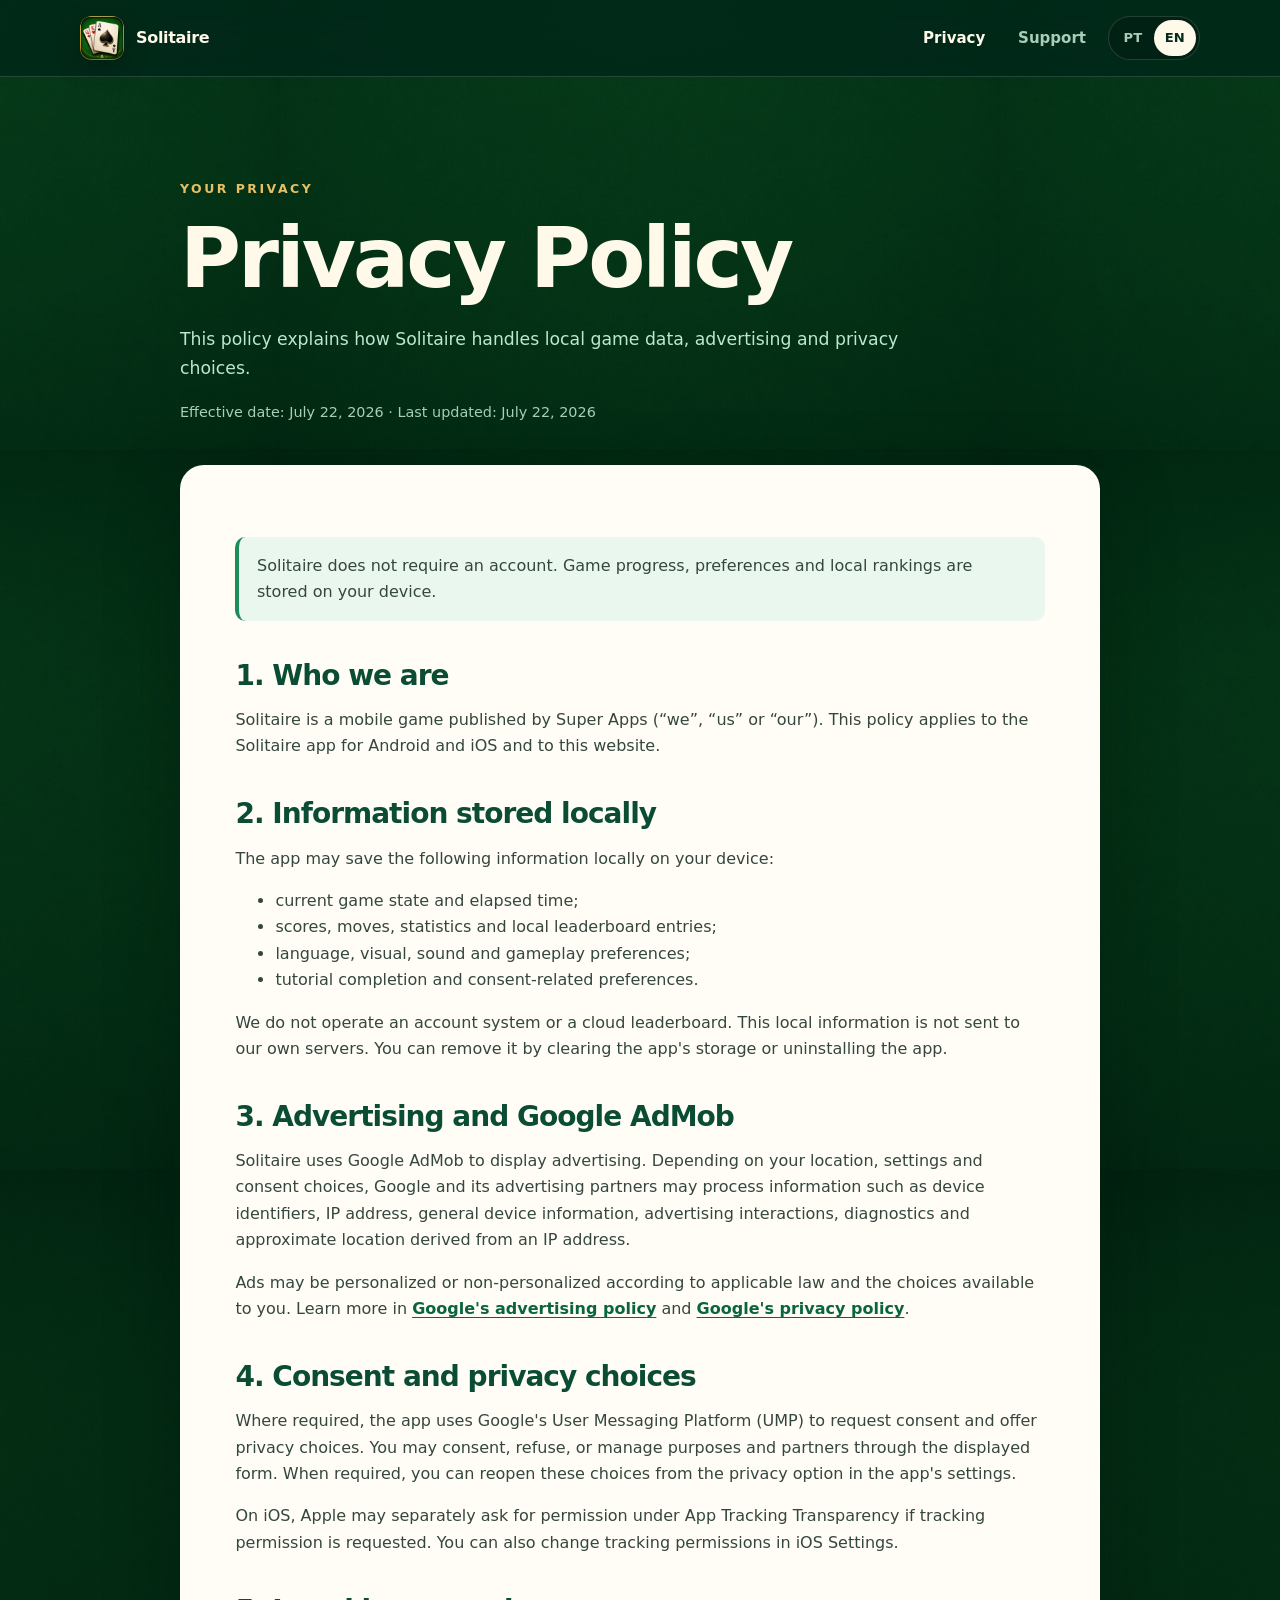
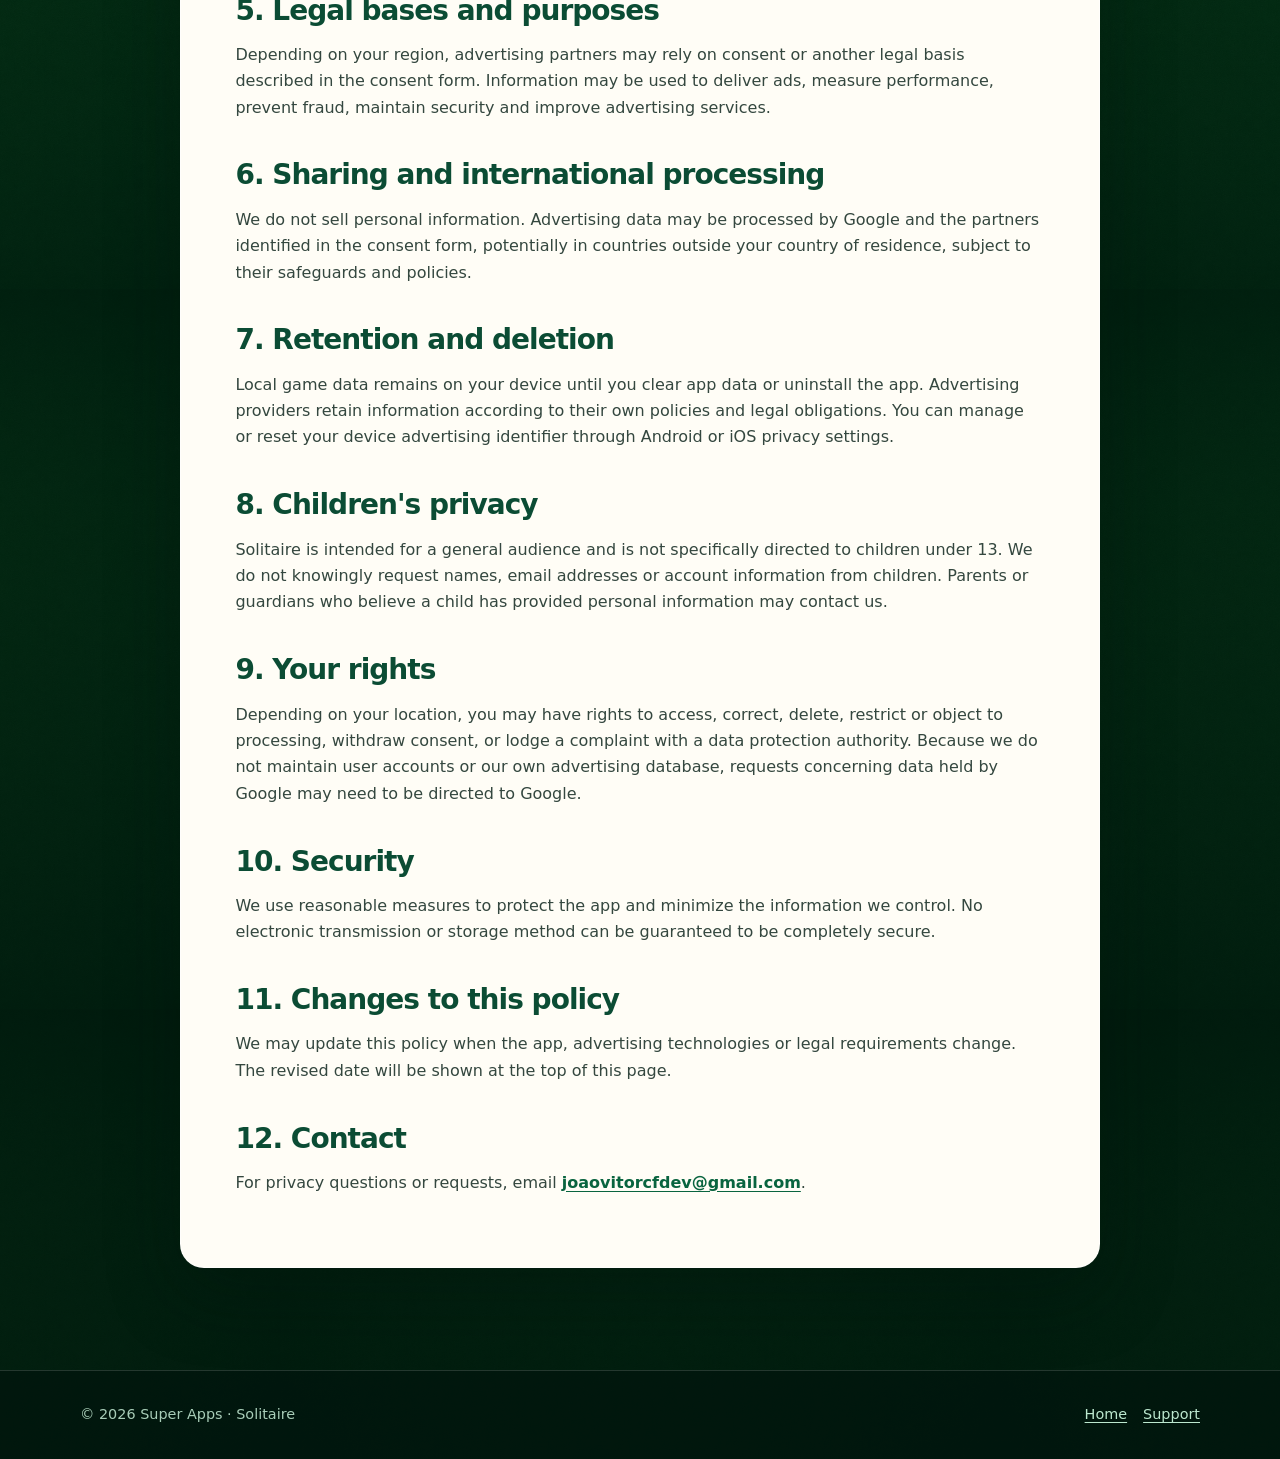
==== privacy/index.html @ 6bb8185d "init project" ====
<!doctype html>
<html lang="en" data-title-en="Privacy Policy — Solitaire" data-title-pt="Política de Privacidade — Solitaire">
  <head>
    <meta charset="utf-8" />
    <meta name="viewport" content="width=device-width, initial-scale=1" />
    <meta name="theme-color" content="#063f2b" />
    <meta name="description" content="Privacy Policy for the Solitaire mobile game by Super Apps." />
    <link rel="canonical" href="https://joaovitorcf97.github.io/solitaire-game/privacy/" />
    <link rel="icon" href="../assets/app-icon.png" />
    <link rel="stylesheet" href="../styles.css" />
    <style>
      body.inner-page {
        background-image:
          linear-gradient(180deg, rgba(0, 30, 21, 0.76), rgba(0, 20, 13, 0.92)),
          url("../assets/felt-emerald-classic.png");
      }
    </style>
    <title>Privacy Policy — Solitaire</title>
  </head>
  <body class="inner-page">
    <a class="skip-link" href="#main">Skip to content</a>
    <header class="site-header">
      <nav class="nav" aria-label="Main navigation">
        <a class="brand" href="../">
          <img src="../assets/app-icon.png" alt="" width="44" height="44" />
          <span>Solitaire</span>
        </a>
        <div class="nav-actions">
          <div class="nav-links">
            <a href="./" aria-current="page" data-lang="en">Privacy</a>
            <a href="./" aria-current="page" data-lang="pt">Privacidade</a>
            <a href="../support/" data-lang="en">Support</a>
            <a href="../support/" data-lang="pt">Suporte</a>
          </div>
          <div class="language-switch" aria-label="Language">
            <button type="button" data-language-button="pt" aria-pressed="false">PT</button>
            <button type="button" data-language-button="en" aria-pressed="true">EN</button>
          </div>
        </div>
      </nav>
    </header>

    <main id="main" class="page-shell">
      <p class="eyebrow" data-lang="en">Your privacy</p>
      <p class="eyebrow" data-lang="pt">Sua privacidade</p>
      <h1 class="page-title" data-lang="en">Privacy Policy</h1>
      <h1 class="page-title" data-lang="pt">Política de Privacidade</h1>
      <p class="page-summary" data-lang="en">
        This policy explains how Solitaire handles local game data, advertising and privacy choices.
      </p>
      <p class="page-summary" data-lang="pt">
        Esta política explica como o Solitaire trata dados locais do jogo, publicidade e escolhas de privacidade.
      </p>
      <p class="updated" data-lang="en">Effective date: July 22, 2026 · Last updated: July 22, 2026</p>
      <p class="updated" data-lang="pt">Vigência: 22 de julho de 2026 · Última atualização: 22 de julho de 2026</p>

      <article class="document" data-lang="en">
        <p class="notice">
          Solitaire does not require an account. Game progress, preferences and local rankings are stored on your device.
        </p>

        <h2>1. Who we are</h2>
        <p>
          Solitaire is a mobile game published by Super Apps (“we”, “us” or “our”). This policy applies to the Solitaire app for Android and iOS and to this website.
        </p>

        <h2>2. Information stored locally</h2>
        <p>The app may save the following information locally on your device:</p>
        <ul>
          <li>current game state and elapsed time;</li>
          <li>scores, moves, statistics and local leaderboard entries;</li>
          <li>language, visual, sound and gameplay preferences;</li>
          <li>tutorial completion and consent-related preferences.</li>
        </ul>
        <p>
          We do not operate an account system or a cloud leaderboard. This local information is not sent to our own servers. You can remove it by clearing the app's storage or uninstalling the app.
        </p>

        <h2>3. Advertising and Google AdMob</h2>
        <p>
          Solitaire uses Google AdMob to display advertising. Depending on your location, settings and consent choices, Google and its advertising partners may process information such as device identifiers, IP address, general device information, advertising interactions, diagnostics and approximate location derived from an IP address.
        </p>
        <p>
          Ads may be personalized or non-personalized according to applicable law and the choices available to you. Learn more in
          <a href="https://policies.google.com/technologies/ads" rel="noopener noreferrer">Google's advertising policy</a>
          and
          <a href="https://policies.google.com/privacy" rel="noopener noreferrer">Google's privacy policy</a>.
        </p>

        <h2>4. Consent and privacy choices</h2>
        <p>
          Where required, the app uses Google's User Messaging Platform (UMP) to request consent and offer privacy choices. You may consent, refuse, or manage purposes and partners through the displayed form. When required, you can reopen these choices from the privacy option in the app's settings.
        </p>
        <p>
          On iOS, Apple may separately ask for permission under App Tracking Transparency if tracking permission is requested. You can also change tracking permissions in iOS Settings.
        </p>

        <h2>5. Legal bases and purposes</h2>
        <p>
          Depending on your region, advertising partners may rely on consent or another legal basis described in the consent form. Information may be used to deliver ads, measure performance, prevent fraud, maintain security and improve advertising services.
        </p>

        <h2>6. Sharing and international processing</h2>
        <p>
          We do not sell personal information. Advertising data may be processed by Google and the partners identified in the consent form, potentially in countries outside your country of residence, subject to their safeguards and policies.
        </p>

        <h2>7. Retention and deletion</h2>
        <p>
          Local game data remains on your device until you clear app data or uninstall the app. Advertising providers retain information according to their own policies and legal obligations. You can manage or reset your device advertising identifier through Android or iOS privacy settings.
        </p>

        <h2>8. Children's privacy</h2>
        <p>
          Solitaire is intended for a general audience and is not specifically directed to children under 13. We do not knowingly request names, email addresses or account information from children. Parents or guardians who believe a child has provided personal information may contact us.
        </p>

        <h2>9. Your rights</h2>
        <p>
          Depending on your location, you may have rights to access, correct, delete, restrict or object to processing, withdraw consent, or lodge a complaint with a data protection authority. Because we do not maintain user accounts or our own advertising database, requests concerning data held by Google may need to be directed to Google.
        </p>

        <h2>10. Security</h2>
        <p>
          We use reasonable measures to protect the app and minimize the information we control. No electronic transmission or storage method can be guaranteed to be completely secure.
        </p>

        <h2>11. Changes to this policy</h2>
        <p>
          We may update this policy when the app, advertising technologies or legal requirements change. The revised date will be shown at the top of this page.
        </p>

        <h2>12. Contact</h2>
        <p>
          For privacy questions or requests, email
          <a href="mailto:joaovitorcfdev@gmail.com">joaovitorcfdev@gmail.com</a>.
        </p>
      </article>

      <article class="document" data-lang="pt">
        <p class="notice">
          O Solitaire não exige conta. O progresso da partida, as preferências e o ranking local ficam armazenados no seu dispositivo.
        </p>

        <h2>1. Quem somos</h2>
        <p>
          Solitaire é um jogo mobile publicado pela Super Apps (“nós”, “nosso” ou “nossa”). Esta política se aplica ao aplicativo Solitaire para Android e iOS e a este site.
        </p>

        <h2>2. Informações armazenadas localmente</h2>
        <p>O aplicativo pode salvar localmente no seu dispositivo:</p>
        <ul>
          <li>estado atual da partida e tempo decorrido;</li>
          <li>pontuação, movimentos, estatísticas e posições do ranking local;</li>
          <li>idioma e preferências visuais, de som e de jogabilidade;</li>
          <li>conclusão do tutorial e preferências relacionadas ao consentimento.</li>
        </ul>
        <p>
          Não operamos sistema de contas nem ranking na nuvem. Essas informações locais não são enviadas aos nossos próprios servidores. Você pode removê-las limpando os dados do aplicativo ou desinstalando-o.
        </p>

        <h2>3. Publicidade e Google AdMob</h2>
        <p>
          O Solitaire utiliza o Google AdMob para exibir publicidade. Dependendo da sua localização, configurações e escolhas de consentimento, o Google e seus parceiros de publicidade podem processar informações como identificadores do dispositivo, endereço IP, informações gerais do aparelho, interações com anúncios, diagnósticos e localização aproximada derivada do endereço IP.
        </p>
        <p>
          Os anúncios podem ser personalizados ou não personalizados conforme a legislação aplicável e as escolhas disponíveis para você. Saiba mais na
          <a href="https://policies.google.com/technologies/ads?hl=pt-BR" rel="noopener noreferrer">política de publicidade do Google</a>
          e na
          <a href="https://policies.google.com/privacy?hl=pt-BR" rel="noopener noreferrer">Política de Privacidade do Google</a>.
        </p>

        <h2>4. Consentimento e escolhas de privacidade</h2>
        <p>
          Quando exigido, o aplicativo utiliza a User Messaging Platform (UMP) do Google para solicitar consentimento e oferecer escolhas de privacidade. Você poderá consentir, recusar ou gerenciar finalidades e parceiros pelo formulário apresentado. Quando necessário, essas escolhas poderão ser reabertas pela opção de privacidade nas configurações do aplicativo.
        </p>
        <p>
          No iOS, a Apple poderá solicitar separadamente uma permissão pelo App Tracking Transparency caso seja solicitado rastreamento. Você também pode alterar as permissões de rastreamento nos Ajustes do iOS.
        </p>

        <h2>5. Bases legais e finalidades</h2>
        <p>
          Dependendo da sua região, os parceiros de publicidade podem se basear no consentimento ou em outra base legal descrita no formulário. As informações podem ser utilizadas para apresentar anúncios, medir desempenho, prevenir fraudes, manter a segurança e aprimorar serviços de publicidade.
        </p>

        <h2>6. Compartilhamento e processamento internacional</h2>
        <p>
          Não vendemos informações pessoais. Dados de publicidade podem ser processados pelo Google e pelos parceiros identificados no formulário de consentimento, inclusive em países diferentes do seu, de acordo com as respectivas salvaguardas e políticas.
        </p>

        <h2>7. Retenção e exclusão</h2>
        <p>
          Os dados locais permanecem no dispositivo até você limpar os dados do aplicativo ou desinstalá-lo. Os provedores de publicidade mantêm informações conforme suas próprias políticas e obrigações legais. Você pode gerenciar ou redefinir o identificador de publicidade nas configurações de privacidade do Android ou iOS.
        </p>

        <h2>8. Privacidade de crianças</h2>
        <p>
          O Solitaire é destinado ao público geral e não é direcionado especificamente a crianças menores de 13 anos. Não solicitamos intencionalmente nome, e-mail ou informações de conta de crianças. Pais ou responsáveis que acreditem que uma criança forneceu informações pessoais podem entrar em contato conosco.
        </p>

        <h2>9. Seus direitos</h2>
        <p>
          Dependendo da sua localização, você pode ter direitos de acesso, correção, exclusão, restrição, oposição, retirada de consentimento ou reclamação perante uma autoridade de proteção de dados. Como não mantemos contas de usuário nem banco próprio de dados publicitários, solicitações sobre dados mantidos pelo Google poderão precisar ser direcionadas ao Google.
        </p>

        <h2>10. Segurança</h2>
        <p>
          Utilizamos medidas razoáveis para proteger o aplicativo e reduzir as informações sob nosso controle. Nenhum método de transmissão ou armazenamento eletrônico pode ser garantido como totalmente seguro.
        </p>

        <h2>11. Alterações nesta política</h2>
        <p>
          Podemos atualizar esta política quando o aplicativo, as tecnologias de publicidade ou os requisitos legais mudarem. A nova data será indicada no topo desta página.
        </p>

        <h2>12. Contato</h2>
        <p>
          Para dúvidas ou solicitações sobre privacidade, envie um e-mail para
          <a href="mailto:joaovitorcfdev@gmail.com">joaovitorcfdev@gmail.com</a>.
        </p>
      </article>
    </main>

    <footer class="site-footer">
      <div class="footer-inner">
        <span>© <span data-year></span> Super Apps · Solitaire</span>
        <div class="footer-links">
          <a href="../" data-lang="en">Home</a>
          <a href="../" data-lang="pt">Início</a>
          <a href="../support/" data-lang="en">Support</a>
          <a href="../support/" data-lang="pt">Suporte</a>
        </div>
      </div>
    </footer>
    <script src="../site.js"></script>
  </body>
</html>
---- styles.css ----
:root {
  color-scheme: dark;
  --felt: #0b633c;
  --felt-deep: #053d2a;
  --felt-dark: #022c20;
  --gold: #e8bf62;
  --cream: #fff9ea;
  --mint: #bce8cf;
  --muted: #a8cdb8;
  --line: rgba(255, 255, 255, 0.14);
  --panel: rgba(1, 34, 24, 0.76);
  --shadow: 0 24px 70px rgba(0, 20, 13, 0.34);
}

* {
  box-sizing: border-box;
}

html {
  scroll-behavior: smooth;
}

body {
  min-height: 100vh;
  margin: 0;
  color: var(--cream);
  font-family: Inter, ui-sans-serif, system-ui, -apple-system, BlinkMacSystemFont, "Segoe UI", sans-serif;
  line-height: 1.65;
  background:
    linear-gradient(180deg, rgba(0, 39, 27, 0.26), rgba(0, 20, 13, 0.56)),
    url("assets/felt-emerald-classic.png") center / 720px repeat,
    var(--felt-deep);
}

body.inner-page {
  background:
    linear-gradient(180deg, rgba(0, 30, 21, 0.76), rgba(0, 20, 13, 0.92)),
    url("assets/felt-emerald-classic.png") center / 720px repeat,
    var(--felt-deep);
}

a {
  color: var(--mint);
  text-underline-offset: 0.18em;
}

a:hover {
  color: #fff;
}

button,
a {
  -webkit-tap-highlight-color: transparent;
}

.skip-link {
  position: absolute;
  left: 1rem;
  top: -5rem;
  z-index: 20;
  padding: 0.75rem 1rem;
  color: var(--felt-dark);
  background: var(--cream);
  border-radius: 0.75rem;
}

.skip-link:focus {
  top: 1rem;
}

.site-header {
  position: relative;
  z-index: 5;
  border-bottom: 1px solid var(--line);
  background: rgba(0, 36, 25, 0.72);
  backdrop-filter: blur(18px);
}

.nav {
  width: min(1120px, calc(100% - 2rem));
  min-height: 76px;
  margin: 0 auto;
  display: flex;
  align-items: center;
  justify-content: space-between;
  gap: 1.5rem;
}

.brand {
  display: inline-flex;
  align-items: center;
  gap: 0.75rem;
  color: var(--cream);
  text-decoration: none;
  font-weight: 800;
  letter-spacing: -0.02em;
}

.brand img {
  width: 44px;
  height: 44px;
  border-radius: 12px;
  box-shadow: 0 8px 24px rgba(0, 0, 0, 0.25);
}

.nav-actions,
.nav-links {
  display: flex;
  align-items: center;
  gap: 0.65rem;
}

.nav-links a {
  padding: 0.5rem 0.7rem;
  color: var(--muted);
  text-decoration: none;
  font-size: 0.94rem;
  font-weight: 700;
}

.nav-links a:hover,
.nav-links a[aria-current="page"] {
  color: var(--cream);
}

.language-switch {
  display: inline-flex;
  padding: 0.2rem;
  border: 1px solid var(--line);
  border-radius: 999px;
  background: rgba(0, 0, 0, 0.18);
}

.language-switch button {
  min-width: 42px;
  padding: 0.42rem 0.65rem;
  border: 0;
  border-radius: 999px;
  color: var(--muted);
  background: transparent;
  cursor: pointer;
  font: inherit;
  font-size: 0.82rem;
  font-weight: 800;
}

.language-switch button[aria-pressed="true"] {
  color: var(--felt-dark);
  background: var(--cream);
}

.hero {
  width: min(1120px, calc(100% - 2rem));
  margin: 0 auto;
  padding: clamp(4rem, 9vw, 7.5rem) 0 clamp(3rem, 7vw, 6rem);
  display: grid;
  grid-template-columns: minmax(0, 1.08fr) minmax(280px, 0.92fr);
  align-items: center;
  gap: clamp(2.5rem, 7vw, 6rem);
}

.eyebrow {
  margin: 0 0 0.75rem;
  color: var(--gold);
  font-size: 0.78rem;
  font-weight: 900;
  letter-spacing: 0.2em;
  text-transform: uppercase;
}

h1,
h2,
h3 {
  line-height: 1.12;
  letter-spacing: -0.035em;
}

h1 {
  max-width: 780px;
  margin: 0;
  font-size: clamp(3rem, 8vw, 6.7rem);
}

.hero-copy {
  max-width: 640px;
  margin: 1.4rem 0 0;
  color: var(--mint);
  font-size: clamp(1.05rem, 2vw, 1.28rem);
}

.hero-actions {
  margin-top: 2rem;
  display: flex;
  flex-wrap: wrap;
  gap: 0.85rem;
}

.button {
  display: inline-flex;
  min-height: 50px;
  align-items: center;
  justify-content: center;
  padding: 0.75rem 1.2rem;
  border: 1px solid var(--line);
  border-radius: 999px;
  color: var(--cream);
  background: rgba(0, 0, 0, 0.22);
  text-decoration: none;
  font-weight: 800;
}

.button.primary {
  color: var(--felt-dark);
  background: var(--cream);
  border-color: var(--cream);
}

.app-art {
  position: relative;
  justify-self: center;
}

.app-art::before {
  content: "";
  position: absolute;
  inset: 12% -12% -8%;
  border-radius: 50%;
  background: rgba(208, 255, 222, 0.14);
  filter: blur(50px);
}

.app-art img {
  position: relative;
  width: min(410px, 82vw);
  border-radius: 24%;
  box-shadow: 0 36px 90px rgba(0, 15, 10, 0.52);
}

.section {
  padding: clamp(3.5rem, 8vw, 6rem) 0;
  border-top: 1px solid var(--line);
  background: rgba(0, 35, 24, 0.54);
}

.section-inner {
  width: min(1120px, calc(100% - 2rem));
  margin: 0 auto;
}

.section h2 {
  margin: 0;
  font-size: clamp(2rem, 5vw, 3.6rem);
}

.section-intro {
  max-width: 700px;
  margin: 1rem 0 0;
  color: var(--muted);
}

.feature-grid {
  margin-top: 2.2rem;
  display: grid;
  grid-template-columns: repeat(3, minmax(0, 1fr));
  gap: 1rem;
}

.feature-card,
.link-card {
  padding: clamp(1.25rem, 3vw, 2rem);
  border: 1px solid var(--line);
  border-radius: 1.5rem;
  background: var(--panel);
  box-shadow: var(--shadow);
}

.feature-card h3,
.link-card h3 {
  margin: 0;
  font-size: 1.25rem;
}

.feature-card p,
.link-card p {
  margin: 0.7rem 0 0;
  color: var(--muted);
}

.link-grid {
  display: grid;
  grid-template-columns: repeat(2, minmax(0, 1fr));
  gap: 1rem;
}

.link-card {
  color: var(--cream);
  text-decoration: none;
  transition: transform 160ms ease, border-color 160ms ease;
}

.link-card:hover {
  color: var(--cream);
  border-color: rgba(255, 255, 255, 0.32);
  transform: translateY(-3px);
}

.page-shell {
  width: min(920px, calc(100% - 2rem));
  margin: 0 auto;
  padding: clamp(3.5rem, 8vw, 6.5rem) 0;
}

.page-title {
  margin: 0;
  font-size: clamp(2.5rem, 7vw, 5.2rem);
}

.page-summary {
  max-width: 760px;
  margin: 1.25rem 0 0;
  color: var(--mint);
  font-size: 1.08rem;
}

.document {
  margin-top: 2.5rem;
  padding: clamp(1.4rem, 5vw, 3.4rem);
  color: #1a2a23;
  background: #fffdf6;
  border: 1px solid rgba(255, 255, 255, 0.7);
  border-radius: 1.5rem;
  box-shadow: var(--shadow);
}

.document h2 {
  margin: 2.4rem 0 0.7rem;
  color: #0b4c34;
  font-size: clamp(1.35rem, 3vw, 1.75rem);
}

.document h2:first-child {
  margin-top: 0;
}

.document p,
.document li {
  color: #34473f;
}

.document a {
  color: #09643f;
  font-weight: 700;
}

.document .notice {
  padding: 1rem 1.1rem;
  border-left: 4px solid #1f8c5b;
  border-radius: 0.65rem;
  background: #eaf7ef;
}

.updated {
  margin-top: 1.2rem;
  color: var(--muted);
  font-size: 0.9rem;
}

.site-footer {
  padding: 2rem 0;
  border-top: 1px solid var(--line);
  background: rgba(0, 20, 14, 0.7);
}

.footer-inner {
  width: min(1120px, calc(100% - 2rem));
  margin: 0 auto;
  display: flex;
  justify-content: space-between;
  gap: 1rem;
  color: var(--muted);
  font-size: 0.9rem;
}

.footer-links {
  display: flex;
  flex-wrap: wrap;
  gap: 1rem;
}

.footer-links a {
  color: var(--mint);
}

[hidden] {
  display: none !important;
}

@media (max-width: 760px) {
  .nav {
    min-height: 68px;
  }

  .nav-links {
    display: none;
  }

  .hero {
    grid-template-columns: 1fr;
    text-align: center;
  }

  .hero-copy {
    margin-inline: auto;
  }

  .hero-actions {
    justify-content: center;
  }

  .app-art {
    grid-row: 1;
  }

  .app-art img {
    width: min(260px, 68vw);
  }

  .feature-grid,
  .link-grid {
    grid-template-columns: 1fr;
  }

  .footer-inner {
    flex-direction: column;
  }
}

@media (prefers-reduced-motion: reduce) {
  *,
  *::before,
  *::after {
    scroll-behavior: auto !important;
    transition: none !important;
  }
}
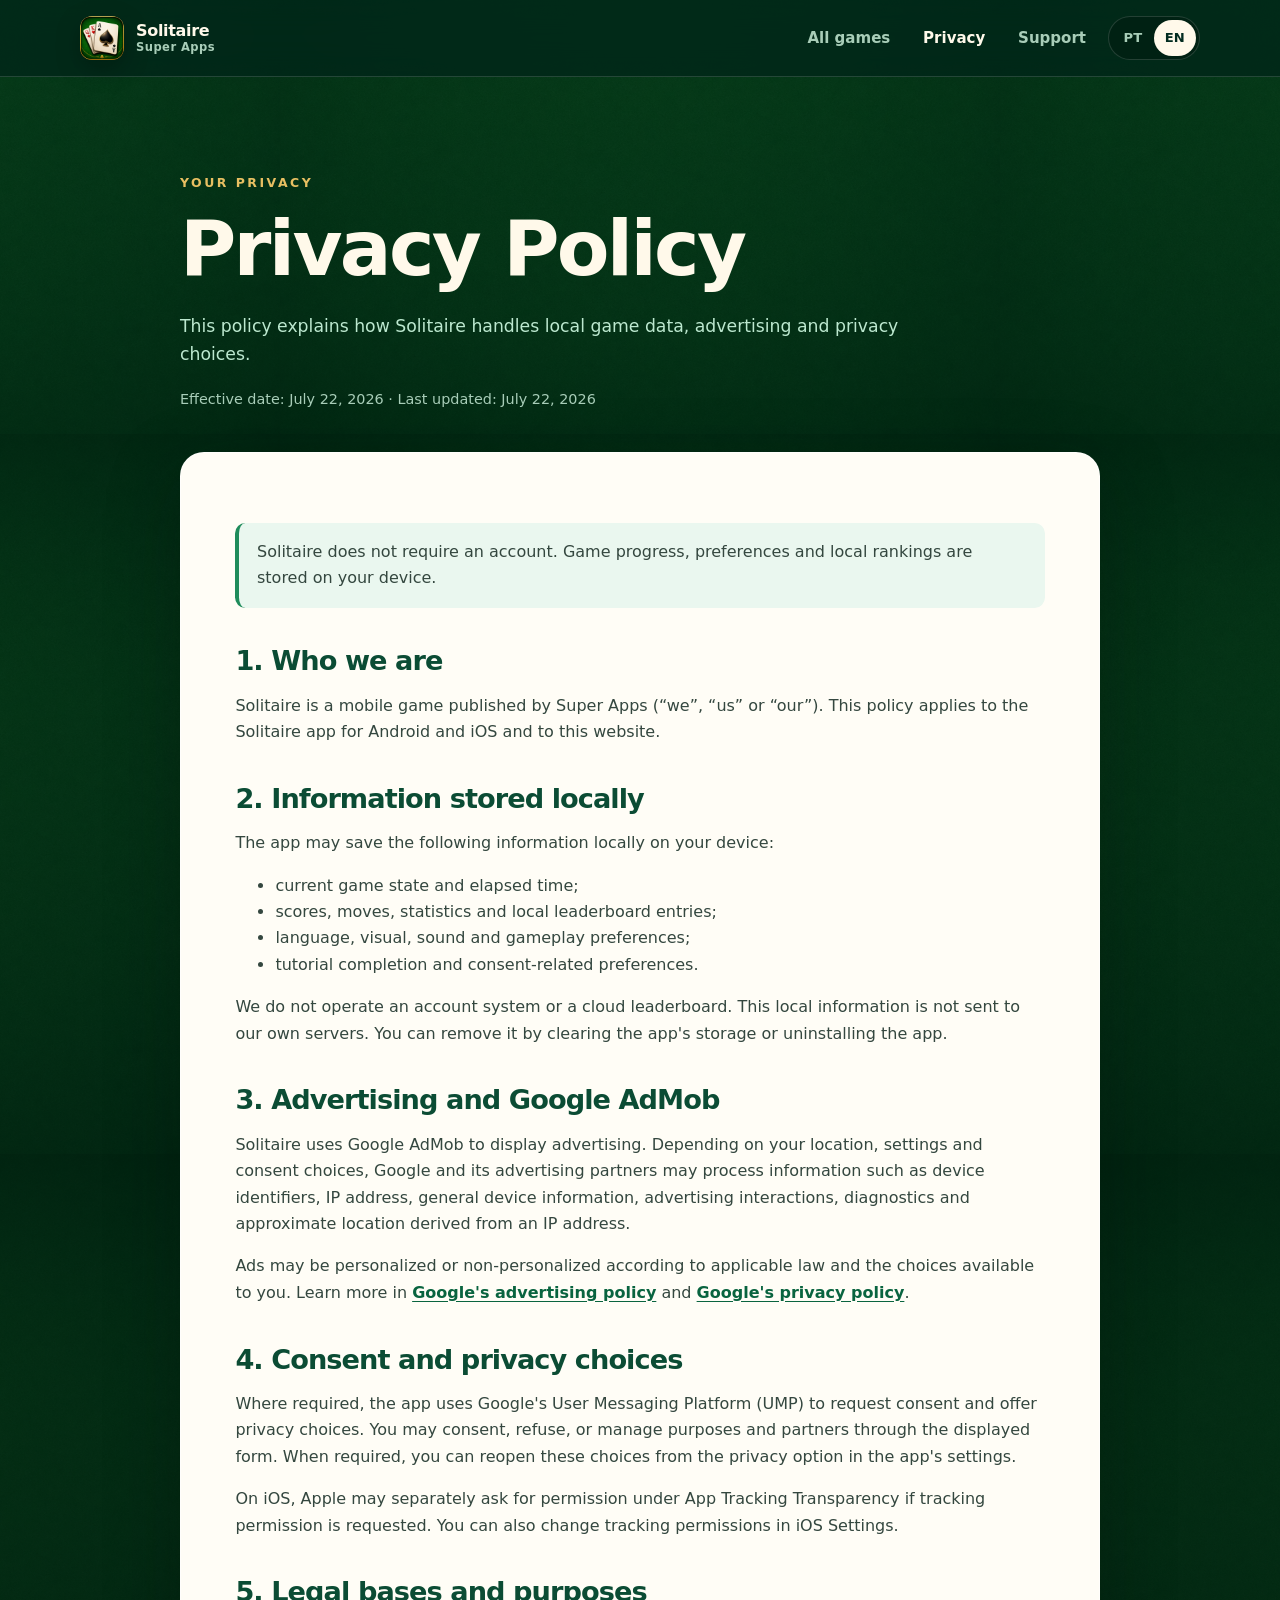
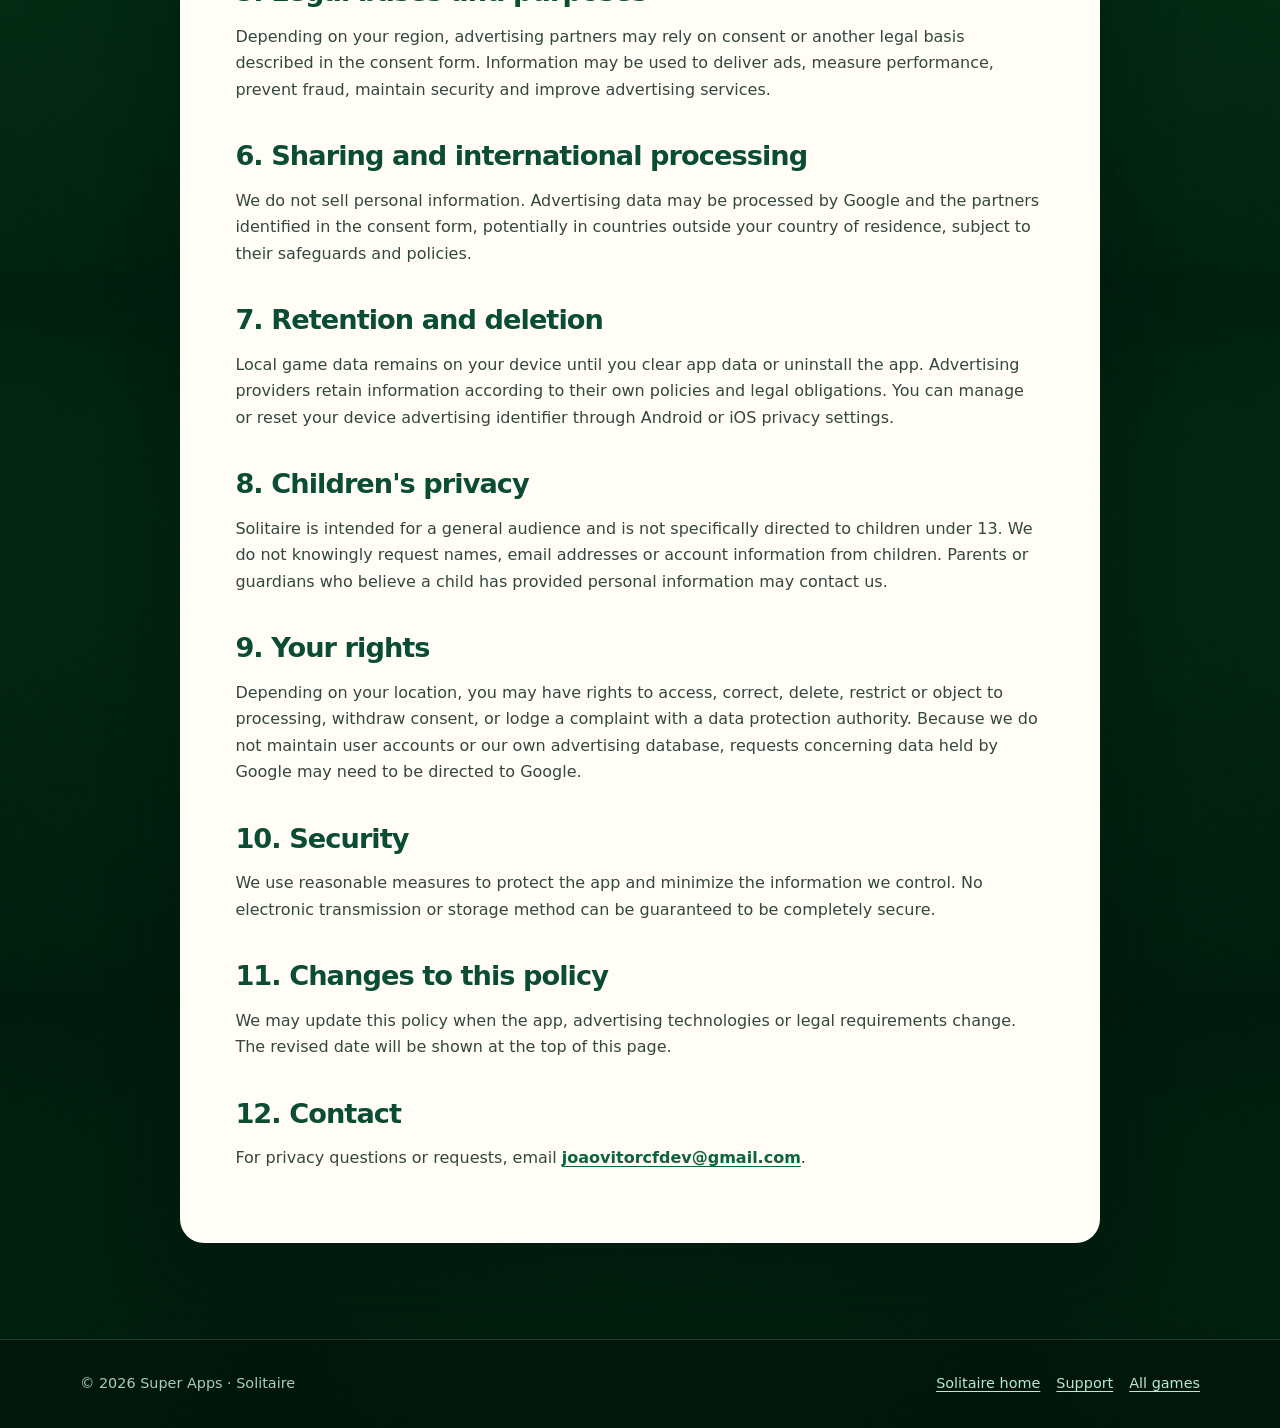
==== commit 4a7dc44b: "add Number merge" ====
--- a/privacy/index.html
+++ b/privacy/index.html
@@ -1,237 +1,39 @@
 <!doctype html>
-<html lang="en" data-title-en="Privacy Policy — Solitaire" data-title-pt="Política de Privacidade — Solitaire">
+<html lang="en">
   <head>
     <meta charset="utf-8" />
     <meta name="viewport" content="width=device-width, initial-scale=1" />
     <meta name="theme-color" content="#063f2b" />
-    <meta name="description" content="Privacy Policy for the Solitaire mobile game by Super Apps." />
-    <link rel="canonical" href="https://joaovitorcf97.github.io/solitaire-game/privacy/" />
-    <link rel="icon" href="../assets/app-icon.png" />
+    <!-- Legacy route. This URL was registered in Google Play for Solitaire before the
+         site was reorganised per game, so it stays alive and points at the new page. -->
+    <meta http-equiv="refresh" content="0; url=../solitaire/privacy/" />
+    <meta name="robots" content="noindex, follow" />
+    <link rel="canonical" href="https://joaovitorcf97.github.io/solitaire/privacy/" />
+    <link rel="icon" href="../assets/solitaire/app-icon.png" />
     <link rel="stylesheet" href="../styles.css" />
-    <style>
-      body.inner-page {
-        background-image:
-          linear-gradient(180deg, rgba(0, 30, 21, 0.76), rgba(0, 20, 13, 0.92)),
-          url("../assets/felt-emerald-classic.png");
-      }
-    </style>
     <title>Privacy Policy — Solitaire</title>
   </head>
-  <body class="inner-page">
-    <a class="skip-link" href="#main">Skip to content</a>
-    <header class="site-header">
-      <nav class="nav" aria-label="Main navigation">
-        <a class="brand" href="../">
-          <img src="../assets/app-icon.png" alt="" width="44" height="44" />
-          <span>Solitaire</span>
-        </a>
-        <div class="nav-actions">
-          <div class="nav-links">
-            <a href="./" aria-current="page" data-lang="en">Privacy</a>
-            <a href="./" aria-current="page" data-lang="pt">Privacidade</a>
-            <a href="../support/" data-lang="en">Support</a>
-            <a href="../support/" data-lang="pt">Suporte</a>
-          </div>
-          <div class="language-switch" aria-label="Language">
-            <button type="button" data-language-button="pt" aria-pressed="false">PT</button>
-            <button type="button" data-language-button="en" aria-pressed="true">EN</button>
-          </div>
-        </div>
-      </nav>
-    </header>
-
-    <main id="main" class="page-shell">
-      <p class="eyebrow" data-lang="en">Your privacy</p>
-      <p class="eyebrow" data-lang="pt">Sua privacidade</p>
-      <h1 class="page-title" data-lang="en">Privacy Policy</h1>
-      <h1 class="page-title" data-lang="pt">Política de Privacidade</h1>
-      <p class="page-summary" data-lang="en">
-        This policy explains how Solitaire handles local game data, advertising and privacy choices.
+  <body class="theme-solitaire inner-page">
+    <main class="redirect-shell">
+      <h1>Privacy Policy — Solitaire</h1>
+      <p>
+        This page has moved to
+        <a href="../solitaire/privacy/">/solitaire/privacy/</a>.
+        You should be redirected automatically.
       </p>
-      <p class="page-summary" data-lang="pt">
-        Esta política explica como o Solitaire trata dados locais do jogo, publicidade e escolhas de privacidade.
+      <p lang="pt-BR">
+        Esta página foi movida para
+        <a href="../solitaire/privacy/">/solitaire/privacy/</a>.
+        Você deve ser redirecionado automaticamente.
       </p>
-      <p class="updated" data-lang="en">Effective date: July 22, 2026 · Last updated: July 22, 2026</p>
-      <p class="updated" data-lang="pt">Vigência: 22 de julho de 2026 · Última atualização: 22 de julho de 2026</p>
-
-      <article class="document" data-lang="en">
-        <p class="notice">
-          Solitaire does not require an account. Game progress, preferences and local rankings are stored on your device.
-        </p>
-
-        <h2>1. Who we are</h2>
-        <p>
-          Solitaire is a mobile game published by Super Apps (“we”, “us” or “our”). This policy applies to the Solitaire app for Android and iOS and to this website.
-        </p>
-
-        <h2>2. Information stored locally</h2>
-        <p>The app may save the following information locally on your device:</p>
-        <ul>
-          <li>current game state and elapsed time;</li>
-          <li>scores, moves, statistics and local leaderboard entries;</li>
-          <li>language, visual, sound and gameplay preferences;</li>
-          <li>tutorial completion and consent-related preferences.</li>
-        </ul>
-        <p>
-          We do not operate an account system or a cloud leaderboard. This local information is not sent to our own servers. You can remove it by clearing the app's storage or uninstalling the app.
-        </p>
-
-        <h2>3. Advertising and Google AdMob</h2>
-        <p>
-          Solitaire uses Google AdMob to display advertising. Depending on your location, settings and consent choices, Google and its advertising partners may process information such as device identifiers, IP address, general device information, advertising interactions, diagnostics and approximate location derived from an IP address.
-        </p>
-        <p>
-          Ads may be personalized or non-personalized according to applicable law and the choices available to you. Learn more in
-          <a href="https://policies.google.com/technologies/ads" rel="noopener noreferrer">Google's advertising policy</a>
-          and
-          <a href="https://policies.google.com/privacy" rel="noopener noreferrer">Google's privacy policy</a>.
-        </p>
-
-        <h2>4. Consent and privacy choices</h2>
-        <p>
-          Where required, the app uses Google's User Messaging Platform (UMP) to request consent and offer privacy choices. You may consent, refuse, or manage purposes and partners through the displayed form. When required, you can reopen these choices from the privacy option in the app's settings.
-        </p>
-        <p>
-          On iOS, Apple may separately ask for permission under App Tracking Transparency if tracking permission is requested. You can also change tracking permissions in iOS Settings.
-        </p>
-
-        <h2>5. Legal bases and purposes</h2>
-        <p>
-          Depending on your region, advertising partners may rely on consent or another legal basis described in the consent form. Information may be used to deliver ads, measure performance, prevent fraud, maintain security and improve advertising services.
-        </p>
-
-        <h2>6. Sharing and international processing</h2>
-        <p>
-          We do not sell personal information. Advertising data may be processed by Google and the partners identified in the consent form, potentially in countries outside your country of residence, subject to their safeguards and policies.
-        </p>
-
-        <h2>7. Retention and deletion</h2>
-        <p>
-          Local game data remains on your device until you clear app data or uninstall the app. Advertising providers retain information according to their own policies and legal obligations. You can manage or reset your device advertising identifier through Android or iOS privacy settings.
-        </p>
-
-        <h2>8. Children's privacy</h2>
-        <p>
-          Solitaire is intended for a general audience and is not specifically directed to children under 13. We do not knowingly request names, email addresses or account information from children. Parents or guardians who believe a child has provided personal information may contact us.
-        </p>
-
-        <h2>9. Your rights</h2>
-        <p>
-          Depending on your location, you may have rights to access, correct, delete, restrict or object to processing, withdraw consent, or lodge a complaint with a data protection authority. Because we do not maintain user accounts or our own advertising database, requests concerning data held by Google may need to be directed to Google.
-        </p>
-
-        <h2>10. Security</h2>
-        <p>
-          We use reasonable measures to protect the app and minimize the information we control. No electronic transmission or storage method can be guaranteed to be completely secure.
-        </p>
-
-        <h2>11. Changes to this policy</h2>
-        <p>
-          We may update this policy when the app, advertising technologies or legal requirements change. The revised date will be shown at the top of this page.
-        </p>
-
-        <h2>12. Contact</h2>
-        <p>
-          For privacy questions or requests, email
-          <a href="mailto:joaovitorcfdev@gmail.com">joaovitorcfdev@gmail.com</a>.
-        </p>
-      </article>
-
-      <article class="document" data-lang="pt">
-        <p class="notice">
-          O Solitaire não exige conta. O progresso da partida, as preferências e o ranking local ficam armazenados no seu dispositivo.
-        </p>
-
-        <h2>1. Quem somos</h2>
-        <p>
-          Solitaire é um jogo mobile publicado pela Super Apps (“nós”, “nosso” ou “nossa”). Esta política se aplica ao aplicativo Solitaire para Android e iOS e a este site.
-        </p>
-
-        <h2>2. Informações armazenadas localmente</h2>
-        <p>O aplicativo pode salvar localmente no seu dispositivo:</p>
-        <ul>
-          <li>estado atual da partida e tempo decorrido;</li>
-          <li>pontuação, movimentos, estatísticas e posições do ranking local;</li>
-          <li>idioma e preferências visuais, de som e de jogabilidade;</li>
-          <li>conclusão do tutorial e preferências relacionadas ao consentimento.</li>
-        </ul>
-        <p>
-          Não operamos sistema de contas nem ranking na nuvem. Essas informações locais não são enviadas aos nossos próprios servidores. Você pode removê-las limpando os dados do aplicativo ou desinstalando-o.
-        </p>
-
-        <h2>3. Publicidade e Google AdMob</h2>
-        <p>
-          O Solitaire utiliza o Google AdMob para exibir publicidade. Dependendo da sua localização, configurações e escolhas de consentimento, o Google e seus parceiros de publicidade podem processar informações como identificadores do dispositivo, endereço IP, informações gerais do aparelho, interações com anúncios, diagnósticos e localização aproximada derivada do endereço IP.
-        </p>
-        <p>
-          Os anúncios podem ser personalizados ou não personalizados conforme a legislação aplicável e as escolhas disponíveis para você. Saiba mais na
-          <a href="https://policies.google.com/technologies/ads?hl=pt-BR" rel="noopener noreferrer">política de publicidade do Google</a>
-          e na
-          <a href="https://policies.google.com/privacy?hl=pt-BR" rel="noopener noreferrer">Política de Privacidade do Google</a>.
-        </p>
-
-        <h2>4. Consentimento e escolhas de privacidade</h2>
-        <p>
-          Quando exigido, o aplicativo utiliza a User Messaging Platform (UMP) do Google para solicitar consentimento e oferecer escolhas de privacidade. Você poderá consentir, recusar ou gerenciar finalidades e parceiros pelo formulário apresentado. Quando necessário, essas escolhas poderão ser reabertas pela opção de privacidade nas configurações do aplicativo.
-        </p>
-        <p>
-          No iOS, a Apple poderá solicitar separadamente uma permissão pelo App Tracking Transparency caso seja solicitado rastreamento. Você também pode alterar as permissões de rastreamento nos Ajustes do iOS.
-        </p>
-
-        <h2>5. Bases legais e finalidades</h2>
-        <p>
-          Dependendo da sua região, os parceiros de publicidade podem se basear no consentimento ou em outra base legal descrita no formulário. As informações podem ser utilizadas para apresentar anúncios, medir desempenho, prevenir fraudes, manter a segurança e aprimorar serviços de publicidade.
-        </p>
-
-        <h2>6. Compartilhamento e processamento internacional</h2>
-        <p>
-          Não vendemos informações pessoais. Dados de publicidade podem ser processados pelo Google e pelos parceiros identificados no formulário de consentimento, inclusive em países diferentes do seu, de acordo com as respectivas salvaguardas e políticas.
-        </p>
-
-        <h2>7. Retenção e exclusão</h2>
-        <p>
-          Os dados locais permanecem no dispositivo até você limpar os dados do aplicativo ou desinstalá-lo. Os provedores de publicidade mantêm informações conforme suas próprias políticas e obrigações legais. Você pode gerenciar ou redefinir o identificador de publicidade nas configurações de privacidade do Android ou iOS.
-        </p>
-
-        <h2>8. Privacidade de crianças</h2>
-        <p>
-          O Solitaire é destinado ao público geral e não é direcionado especificamente a crianças menores de 13 anos. Não solicitamos intencionalmente nome, e-mail ou informações de conta de crianças. Pais ou responsáveis que acreditem que uma criança forneceu informações pessoais podem entrar em contato conosco.
-        </p>
-
-        <h2>9. Seus direitos</h2>
-        <p>
-          Dependendo da sua localização, você pode ter direitos de acesso, correção, exclusão, restrição, oposição, retirada de consentimento ou reclamação perante uma autoridade de proteção de dados. Como não mantemos contas de usuário nem banco próprio de dados publicitários, solicitações sobre dados mantidos pelo Google poderão precisar ser direcionadas ao Google.
-        </p>
-
-        <h2>10. Segurança</h2>
-        <p>
-          Utilizamos medidas razoáveis para proteger o aplicativo e reduzir as informações sob nosso controle. Nenhum método de transmissão ou armazenamento eletrônico pode ser garantido como totalmente seguro.
-        </p>
-
-        <h2>11. Alterações nesta política</h2>
-        <p>
-          Podemos atualizar esta política quando o aplicativo, as tecnologias de publicidade ou os requisitos legais mudarem. A nova data será indicada no topo desta página.
-        </p>
-
-        <h2>12. Contato</h2>
-        <p>
-          Para dúvidas ou solicitações sobre privacidade, envie um e-mail para
-          <a href="mailto:joaovitorcfdev@gmail.com">joaovitorcfdev@gmail.com</a>.
-        </p>
-      </article>
+      <p>
+        Looking for Number Merge? Its policy is at
+        <a href="../number-merge/privacy/">/number-merge/privacy/</a>.
+      </p>
     </main>
-
-    <footer class="site-footer">
-      <div class="footer-inner">
-        <span>© <span data-year></span> Super Apps · Solitaire</span>
-        <div class="footer-links">
-          <a href="../" data-lang="en">Home</a>
-          <a href="../" data-lang="pt">Início</a>
-          <a href="../support/" data-lang="en">Support</a>
-          <a href="../support/" data-lang="pt">Suporte</a>
-        </div>
-      </div>
-    </footer>
-    <script src="../site.js"></script>
+    <script>
+      // replace() keeps the stub out of the back-button history.
+      window.location.replace("../solitaire/privacy/");
+    </script>
   </body>
 </html>
--- a/styles.css
+++ b/styles.css
@@ -1,16 +1,125 @@
+/* ---------------------------------------------------------------------------
+   Super Apps — shared stylesheet
+   One base layer, plus a theme class per property applied to <body>:
+   .theme-hub · .theme-solitaire · .theme-number-merge
+   --------------------------------------------------------------------------- */
+
 :root {
   color-scheme: dark;
-  --felt: #0b633c;
-  --felt-deep: #053d2a;
-  --felt-dark: #022c20;
-  --gold: #e8bf62;
-  --cream: #fff9ea;
-  --mint: #bce8cf;
-  --muted: #a8cdb8;
+
+  /* Neutral fallbacks; every theme below overrides the ones it cares about. */
+  --bg-base: #12161c;
+  --bg-layers: linear-gradient(180deg, rgba(255, 255, 255, 0.03), rgba(0, 0, 0, 0.28));
+  --accent: #e8bf62;
+  --text: #f6f8fb;
+  --text-soft: #a9b6c4;
+  --text-warm: #cbd6e2;
+  --on-accent: #10141a;
   --line: rgba(255, 255, 255, 0.14);
-  --panel: rgba(1, 34, 24, 0.76);
+  --surface: rgba(255, 255, 255, 0.05);
+  --header-bg: rgba(10, 14, 20, 0.72);
+  --footer-bg: rgba(8, 11, 16, 0.72);
+  --shadow: 0 24px 70px rgba(0, 10, 20, 0.34);
+
+  /* Document (the white paper sheet used by policy/support pages) */
+  --doc-bg: #fffdf6;
+  --doc-text: #34473f;
+  --doc-heading: #0b4c34;
+  --doc-link: #09643f;
+  --notice-bg: #eaf7ef;
+  --notice-border: #1f8c5b;
+
+  --radius-lg: 1.5rem;
+  --wrap: 1120px;
+}
+
+/* --- Themes -------------------------------------------------------------- */
+
+body.theme-hub {
+  --bg-base: #131a24;
+  --bg-layers:
+    radial-gradient(1100px 620px at 12% -10%, rgba(124, 92, 238, 0.3), transparent 62%),
+    radial-gradient(900px 560px at 92% 6%, rgba(19, 178, 140, 0.24), transparent 60%),
+    linear-gradient(180deg, rgba(11, 16, 23, 0.28), rgba(8, 12, 18, 0.72));
+  --accent: #f2b950;
+  --text: #f7f9fc;
+  --text-soft: #a4b3c4;
+  --text-warm: #c9d6e4;
+  --on-accent: #131a24;
+  --header-bg: rgba(14, 20, 29, 0.76);
+  --footer-bg: rgba(10, 15, 22, 0.78);
+  --surface: rgba(255, 255, 255, 0.055);
+}
+
+body.theme-solitaire {
+  --bg-base: #053d2a;
+  /* Paths here resolve against styles.css at the site root, not the page. */
+  --bg-layers:
+    linear-gradient(180deg, rgba(0, 39, 27, 0.26), rgba(0, 20, 13, 0.56)),
+    url("assets/solitaire/felt-emerald-classic.png") center / 720px repeat;
+  --accent: #e8bf62;
+  --text: #fff9ea;
+  --text-soft: #a8cdb8;
+  --text-warm: #bce8cf;
+  --on-accent: #022c20;
+  --line: rgba(255, 255, 255, 0.14);
+  --surface: rgba(1, 34, 24, 0.76);
+  --header-bg: rgba(0, 36, 25, 0.72);
+  --footer-bg: rgba(0, 20, 14, 0.7);
   --shadow: 0 24px 70px rgba(0, 20, 13, 0.34);
-}
+  --doc-heading: #0b4c34;
+  --doc-link: #09643f;
+  --notice-bg: #eaf7ef;
+  --notice-border: #1f8c5b;
+}
+
+body.theme-solitaire.inner-page {
+  --bg-layers:
+    linear-gradient(180deg, rgba(0, 30, 21, 0.76), rgba(0, 20, 13, 0.92)),
+    url("assets/solitaire/felt-emerald-classic.png") center / 720px repeat;
+}
+
+body.theme-number-merge {
+  --bg-base: #394048;
+  --bg-layers:
+    radial-gradient(880px 520px at 84% -6%, rgba(156, 92, 238, 0.34), transparent 62%),
+    radial-gradient(760px 480px at 6% 4%, rgba(242, 160, 42, 0.2), transparent 58%),
+    repeating-linear-gradient(90deg, rgba(255, 255, 255, 0.035) 0 1px, transparent 1px 76px),
+    repeating-linear-gradient(0deg, rgba(255, 255, 255, 0.035) 0 1px, transparent 1px 76px),
+    linear-gradient(180deg, rgba(42, 46, 49, 0.18), rgba(28, 31, 34, 0.66));
+  --accent: #f8c709;
+  --text: #ffffff;
+  --text-soft: #b0bac6;
+  --text-warm: #d6dee8;
+  --on-accent: #2a2e31;
+  --line: rgba(255, 255, 255, 0.13);
+  --surface: rgba(28, 31, 34, 0.72);
+  --header-bg: rgba(33, 37, 41, 0.8);
+  --footer-bg: rgba(26, 29, 32, 0.82);
+  --shadow: 0 24px 70px rgba(0, 0, 0, 0.4);
+  --doc-bg: #fffdf8;
+  --doc-text: #3b4149;
+  --doc-heading: #6b3fc4;
+  --doc-link: #7a45d8;
+  --notice-bg: #f3edff;
+  --notice-border: #9c5cee;
+}
+
+body.theme-number-merge.inner-page {
+  --bg-layers:
+    radial-gradient(760px 460px at 88% -8%, rgba(156, 92, 238, 0.24), transparent 62%),
+    repeating-linear-gradient(90deg, rgba(255, 255, 255, 0.03) 0 1px, transparent 1px 76px),
+    repeating-linear-gradient(0deg, rgba(255, 255, 255, 0.03) 0 1px, transparent 1px 76px),
+    linear-gradient(180deg, rgba(30, 33, 36, 0.66), rgba(23, 26, 29, 0.86));
+}
+
+body.theme-hub.inner-page {
+  --bg-layers:
+    radial-gradient(900px 520px at 90% -8%, rgba(124, 92, 238, 0.22), transparent 62%),
+    linear-gradient(180deg, rgba(11, 16, 23, 0.62), rgba(8, 12, 18, 0.88));
+}
+
+/* --- Base ---------------------------------------------------------------- */
 
 * {
   box-sizing: border-box;
@@ -23,24 +132,14 @@
 body {
   min-height: 100vh;
   margin: 0;
-  color: var(--cream);
+  color: var(--text);
   font-family: Inter, ui-sans-serif, system-ui, -apple-system, BlinkMacSystemFont, "Segoe UI", sans-serif;
   line-height: 1.65;
-  background:
-    linear-gradient(180deg, rgba(0, 39, 27, 0.26), rgba(0, 20, 13, 0.56)),
-    url("assets/felt-emerald-classic.png") center / 720px repeat,
-    var(--felt-deep);
-}
-
-body.inner-page {
-  background:
-    linear-gradient(180deg, rgba(0, 30, 21, 0.76), rgba(0, 20, 13, 0.92)),
-    url("assets/felt-emerald-classic.png") center / 720px repeat,
-    var(--felt-deep);
+  background: var(--bg-layers), var(--bg-base);
 }
 
 a {
-  color: var(--mint);
+  color: var(--text-warm);
   text-underline-offset: 0.18em;
 }
 
@@ -51,6 +150,10 @@
 button,
 a {
   -webkit-tap-highlight-color: transparent;
+}
+
+img {
+  max-width: 100%;
 }
 
 .skip-link {
@@ -59,25 +162,32 @@
   top: -5rem;
   z-index: 20;
   padding: 0.75rem 1rem;
-  color: var(--felt-dark);
-  background: var(--cream);
+  color: var(--on-accent);
+  background: var(--text);
   border-radius: 0.75rem;
 }
 
 .skip-link:focus {
   top: 1rem;
 }
+
+:focus-visible {
+  outline: 2px solid var(--accent);
+  outline-offset: 3px;
+}
+
+/* --- Header / navigation -------------------------------------------------- */
 
 .site-header {
   position: relative;
   z-index: 5;
   border-bottom: 1px solid var(--line);
-  background: rgba(0, 36, 25, 0.72);
+  background: var(--header-bg);
   backdrop-filter: blur(18px);
 }
 
 .nav {
-  width: min(1120px, calc(100% - 2rem));
+  width: min(var(--wrap), calc(100% - 2rem));
   min-height: 76px;
   margin: 0 auto;
   display: flex;
@@ -90,7 +200,7 @@
   display: inline-flex;
   align-items: center;
   gap: 0.75rem;
-  color: var(--cream);
+  color: var(--text);
   text-decoration: none;
   font-weight: 800;
   letter-spacing: -0.02em;
@@ -103,6 +213,32 @@
   box-shadow: 0 8px 24px rgba(0, 0, 0, 0.25);
 }
 
+.brand-mark {
+  display: inline-grid;
+  place-items: center;
+  width: 44px;
+  height: 44px;
+  border-radius: 13px;
+  color: var(--on-accent);
+  background: var(--accent);
+  font-size: 1.1rem;
+  font-weight: 900;
+  letter-spacing: -0.04em;
+}
+
+.brand-text {
+  display: flex;
+  flex-direction: column;
+  line-height: 1.15;
+}
+
+.brand-text small {
+  color: var(--text-soft);
+  font-size: 0.72rem;
+  font-weight: 700;
+  letter-spacing: 0.04em;
+}
+
 .nav-actions,
 .nav-links {
   display: flex;
@@ -112,7 +248,7 @@
 
 .nav-links a {
   padding: 0.5rem 0.7rem;
-  color: var(--muted);
+  color: var(--text-soft);
   text-decoration: none;
   font-size: 0.94rem;
   font-weight: 700;
@@ -120,7 +256,7 @@
 
 .nav-links a:hover,
 .nav-links a[aria-current="page"] {
-  color: var(--cream);
+  color: var(--text);
 }
 
 .language-switch {
@@ -136,7 +272,7 @@
   padding: 0.42rem 0.65rem;
   border: 0;
   border-radius: 999px;
-  color: var(--muted);
+  color: var(--text-soft);
   background: transparent;
   cursor: pointer;
   font: inherit;
@@ -145,23 +281,31 @@
 }
 
 .language-switch button[aria-pressed="true"] {
-  color: var(--felt-dark);
-  background: var(--cream);
-}
+  color: var(--on-accent);
+  background: var(--text);
+}
+
+/* --- Hero ---------------------------------------------------------------- */
 
 .hero {
-  width: min(1120px, calc(100% - 2rem));
+  width: min(var(--wrap), calc(100% - 2rem));
   margin: 0 auto;
-  padding: clamp(4rem, 9vw, 7.5rem) 0 clamp(3rem, 7vw, 6rem);
+  padding: clamp(3.5rem, 8vw, 7rem) 0 clamp(3rem, 7vw, 5.5rem);
   display: grid;
   grid-template-columns: minmax(0, 1.08fr) minmax(280px, 0.92fr);
   align-items: center;
   gap: clamp(2.5rem, 7vw, 6rem);
 }
 
+.hero.hero-solo {
+  grid-template-columns: minmax(0, 1fr);
+  text-align: center;
+  justify-items: center;
+}
+
 .eyebrow {
   margin: 0 0 0.75rem;
-  color: var(--gold);
+  color: var(--accent);
   font-size: 0.78rem;
   font-weight: 900;
   letter-spacing: 0.2em;
@@ -178,14 +322,14 @@
 h1 {
   max-width: 780px;
   margin: 0;
-  font-size: clamp(3rem, 8vw, 6.7rem);
+  font-size: clamp(2.6rem, 7vw, 5.6rem);
 }
 
 .hero-copy {
   max-width: 640px;
   margin: 1.4rem 0 0;
-  color: var(--mint);
-  font-size: clamp(1.05rem, 2vw, 1.28rem);
+  color: var(--text-warm);
+  font-size: clamp(1.05rem, 2vw, 1.24rem);
 }
 
 .hero-actions {
@@ -193,6 +337,10 @@
   display: flex;
   flex-wrap: wrap;
   gap: 0.85rem;
+}
+
+.hero.hero-solo .hero-actions {
+  justify-content: center;
 }
 
 .button {
@@ -203,16 +351,25 @@
   padding: 0.75rem 1.2rem;
   border: 1px solid var(--line);
   border-radius: 999px;
-  color: var(--cream);
+  color: var(--text);
   background: rgba(0, 0, 0, 0.22);
   text-decoration: none;
   font-weight: 800;
 }
 
+.button:hover {
+  color: var(--text);
+  border-color: rgba(255, 255, 255, 0.34);
+}
+
 .button.primary {
-  color: var(--felt-dark);
-  background: var(--cream);
-  border-color: var(--cream);
+  color: var(--on-accent);
+  background: var(--text);
+  border-color: var(--text);
+}
+
+.button.primary:hover {
+  color: var(--on-accent);
 }
 
 .app-art {
@@ -229,33 +386,43 @@
   filter: blur(50px);
 }
 
+body.theme-number-merge .app-art::before {
+  background: rgba(156, 92, 238, 0.28);
+}
+
+body.theme-hub .app-art::before {
+  background: rgba(124, 92, 238, 0.22);
+}
+
 .app-art img {
   position: relative;
   width: min(410px, 82vw);
   border-radius: 24%;
-  box-shadow: 0 36px 90px rgba(0, 15, 10, 0.52);
-}
+  box-shadow: 0 36px 90px rgba(0, 10, 6, 0.52);
+}
+
+/* --- Sections ------------------------------------------------------------ */
 
 .section {
   padding: clamp(3.5rem, 8vw, 6rem) 0;
   border-top: 1px solid var(--line);
-  background: rgba(0, 35, 24, 0.54);
+  background: rgba(0, 0, 0, 0.22);
 }
 
 .section-inner {
-  width: min(1120px, calc(100% - 2rem));
+  width: min(var(--wrap), calc(100% - 2rem));
   margin: 0 auto;
 }
 
 .section h2 {
   margin: 0;
-  font-size: clamp(2rem, 5vw, 3.6rem);
+  font-size: clamp(1.9rem, 5vw, 3.4rem);
 }
 
 .section-intro {
   max-width: 700px;
   margin: 1rem 0 0;
-  color: var(--muted);
+  color: var(--text-soft);
 }
 
 .feature-grid {
@@ -266,11 +433,12 @@
 }
 
 .feature-card,
-.link-card {
+.link-card,
+.game-card {
   padding: clamp(1.25rem, 3vw, 2rem);
   border: 1px solid var(--line);
-  border-radius: 1.5rem;
-  background: var(--panel);
+  border-radius: var(--radius-lg);
+  background: var(--surface);
   box-shadow: var(--shadow);
 }
 
@@ -283,7 +451,7 @@
 .feature-card p,
 .link-card p {
   margin: 0.7rem 0 0;
-  color: var(--muted);
+  color: var(--text-soft);
 }
 
 .link-grid {
@@ -293,91 +461,238 @@
 }
 
 .link-card {
-  color: var(--cream);
+  color: var(--text);
   text-decoration: none;
   transition: transform 160ms ease, border-color 160ms ease;
 }
 
 .link-card:hover {
-  color: var(--cream);
+  color: var(--text);
   border-color: rgba(255, 255, 255, 0.32);
   transform: translateY(-3px);
 }
+
+/* --- Game cards (hub) ---------------------------------------------------- */
+
+.game-grid {
+  margin-top: 2.4rem;
+  display: grid;
+  grid-template-columns: repeat(2, minmax(0, 1fr));
+  gap: 1.25rem;
+}
+
+.game-card {
+  --card-accent: var(--accent);
+  position: relative;
+  display: flex;
+  flex-direction: column;
+  gap: 1.1rem;
+  overflow: hidden;
+  transition: transform 160ms ease, border-color 160ms ease;
+}
+
+.game-card::before {
+  content: "";
+  position: absolute;
+  inset: -40% 40% 55% -30%;
+  background: var(--card-accent);
+  opacity: 0.18;
+  filter: blur(60px);
+  pointer-events: none;
+}
+
+.game-card:hover {
+  border-color: rgba(255, 255, 255, 0.3);
+  transform: translateY(-3px);
+}
+
+.game-card[data-accent="solitaire"] {
+  --card-accent: #0b633c;
+}
+
+.game-card[data-accent="number-merge"] {
+  --card-accent: #9c5cee;
+}
+
+.game-card-head {
+  position: relative;
+  display: flex;
+  align-items: center;
+  gap: 1rem;
+}
+
+.game-card-head img {
+  width: 76px;
+  height: 76px;
+  border-radius: 22%;
+  box-shadow: 0 14px 34px rgba(0, 0, 0, 0.36);
+}
+
+.game-card h3 {
+  margin: 0;
+  font-size: 1.5rem;
+}
+
+.game-card-head p {
+  margin: 0.2rem 0 0;
+  color: var(--text-soft);
+  font-size: 0.95rem;
+}
+
+.game-card > p {
+  position: relative;
+  margin: 0;
+  color: var(--text-warm);
+}
+
+.game-card-links {
+  position: relative;
+  margin-top: auto;
+  display: flex;
+  flex-wrap: wrap;
+  gap: 0.5rem;
+}
+
+.pill {
+  display: inline-flex;
+  align-items: center;
+  min-height: 40px;
+  padding: 0.4rem 0.95rem;
+  border: 1px solid var(--line);
+  border-radius: 999px;
+  color: var(--text);
+  background: rgba(0, 0, 0, 0.24);
+  text-decoration: none;
+  font-size: 0.9rem;
+  font-weight: 700;
+}
+
+.pill:hover {
+  color: var(--text);
+  border-color: rgba(255, 255, 255, 0.34);
+}
+
+.pill.solid {
+  color: var(--on-accent);
+  background: var(--text);
+  border-color: var(--text);
+}
+
+.pill.solid:hover {
+  color: var(--on-accent);
+}
+
+/* --- Document pages ------------------------------------------------------ */
 
 .page-shell {
   width: min(920px, calc(100% - 2rem));
   margin: 0 auto;
-  padding: clamp(3.5rem, 8vw, 6.5rem) 0;
+  padding: clamp(3rem, 8vw, 6rem) 0;
 }
 
 .page-title {
   margin: 0;
-  font-size: clamp(2.5rem, 7vw, 5.2rem);
+  font-size: clamp(2.4rem, 7vw, 4.8rem);
 }
 
 .page-summary {
   max-width: 760px;
   margin: 1.25rem 0 0;
-  color: var(--mint);
+  color: var(--text-warm);
   font-size: 1.08rem;
 }
 
 .document {
   margin-top: 2.5rem;
   padding: clamp(1.4rem, 5vw, 3.4rem);
-  color: #1a2a23;
-  background: #fffdf6;
+  color: var(--doc-text);
+  background: var(--doc-bg);
   border: 1px solid rgba(255, 255, 255, 0.7);
-  border-radius: 1.5rem;
+  border-radius: var(--radius-lg);
   box-shadow: var(--shadow);
 }
 
 .document h2 {
   margin: 2.4rem 0 0.7rem;
-  color: #0b4c34;
-  font-size: clamp(1.35rem, 3vw, 1.75rem);
-}
-
-.document h2:first-child {
+  color: var(--doc-heading);
+  font-size: clamp(1.3rem, 3vw, 1.7rem);
+}
+
+.document h2:first-child,
+.document > div > h2:first-child {
   margin-top: 0;
 }
 
 .document p,
 .document li {
-  color: #34473f;
+  color: var(--doc-text);
 }
 
 .document a {
-  color: #09643f;
+  color: var(--doc-link);
   font-weight: 700;
 }
 
 .document .notice {
   padding: 1rem 1.1rem;
-  border-left: 4px solid #1f8c5b;
+  border-left: 4px solid var(--notice-border);
   border-radius: 0.65rem;
-  background: #eaf7ef;
+  background: var(--notice-bg);
+}
+
+.document dl {
+  margin: 0.6rem 0 0;
+}
+
+.document dt {
+  margin-top: 0.9rem;
+  color: var(--doc-heading);
+  font-weight: 800;
+}
+
+.document dd {
+  margin: 0.15rem 0 0;
 }
 
 .updated {
   margin-top: 1.2rem;
-  color: var(--muted);
+  color: var(--text-soft);
   font-size: 0.9rem;
 }
+
+/* --- Redirect stub ------------------------------------------------------- */
+
+.redirect-shell {
+  width: min(560px, calc(100% - 2rem));
+  margin: 0 auto;
+  padding: clamp(4rem, 14vh, 9rem) 0;
+  text-align: center;
+}
+
+.redirect-shell h1 {
+  margin: 0 0 1rem;
+  font-size: clamp(1.7rem, 4vw, 2.4rem);
+}
+
+.redirect-shell p {
+  color: var(--text-soft);
+}
+
+/* --- Footer -------------------------------------------------------------- */
 
 .site-footer {
   padding: 2rem 0;
   border-top: 1px solid var(--line);
-  background: rgba(0, 20, 14, 0.7);
+  background: var(--footer-bg);
 }
 
 .footer-inner {
-  width: min(1120px, calc(100% - 2rem));
+  width: min(var(--wrap), calc(100% - 2rem));
   margin: 0 auto;
   display: flex;
   justify-content: space-between;
   gap: 1rem;
-  color: var(--muted);
+  color: var(--text-soft);
   font-size: 0.9rem;
 }
 
@@ -388,11 +703,23 @@
 }
 
 .footer-links a {
-  color: var(--mint);
+  color: var(--text-warm);
 }
 
 [hidden] {
   display: none !important;
+}
+
+/* --- Responsive ---------------------------------------------------------- */
+
+@media (max-width: 860px) {
+  .feature-grid {
+    grid-template-columns: repeat(2, minmax(0, 1fr));
+  }
+
+  .game-grid {
+    grid-template-columns: 1fr;
+  }
 }
 
 @media (max-width: 760px) {
@@ -407,6 +734,7 @@
   .hero {
     grid-template-columns: 1fr;
     text-align: center;
+    justify-items: center;
   }
 
   .hero-copy {
